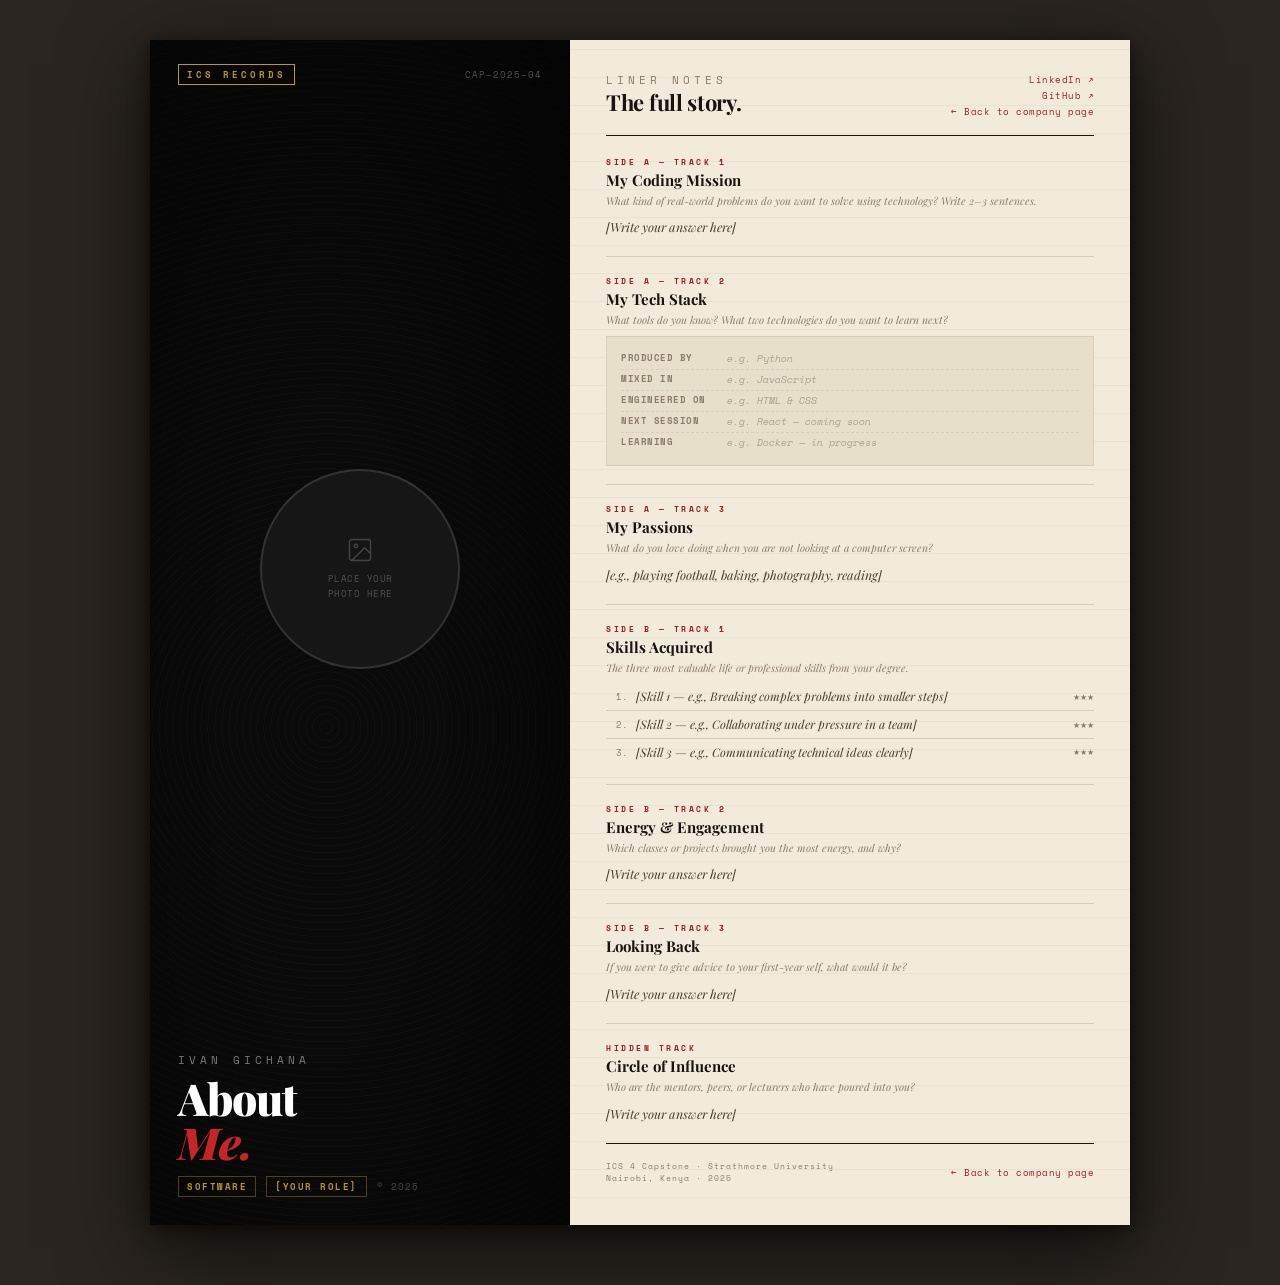
==== Ivan_Profile.html @ 45e19c22 "feat(Ivan_Profile): create Ivan Profile" ====
<!DOCTYPE html>
<html lang="en">
<head>
  <meta charset="UTF-8">
  <meta name="viewport" content="width=device-width, initial-scale=1.0">
  <title>About Me — [Your Full Name]</title>
  <link rel="preconnect" href="https://fonts.googleapis.com">
  <link rel="preconnect" href="https://fonts.gstatic.com" crossorigin>
  <link href="https://fonts.googleapis.com/css2?family=Playfair+Display:ital,wght@0,400;0,700;0,900;1,400;1,700&family=Space+Mono:ital,wght@0,400;0,700;1,400&display=swap" rel="stylesheet">
  <style>
    *, *::before, *::after { box-sizing: border-box; margin: 0; padding: 0; }

    :root {
      --vinyl:      #0A0A0A;
      --vinyl-mid:  #161616;
      --groove:     #1F1F1F;
      --paper:      #F2EBDC;
      --paper2:     #E8DFCB;
      --paper3:     #D9CEBC;
      --ink:        #1A1410;
      --ink2:       #4A3F32;
      --ink3:       #8A7B6A;
      --red:        #9B1D20;
      --red2:       #C42528;
      --cream:      #FAF5EC;
      --gold:       #B8962E;
    }

    html { height: 100%; }

    body {
      font-family: 'Playfair Display', Georgia, serif;
      background: #2A2520;
      min-height: 100vh;
      display: flex;
      align-items: flex-start;
      justify-content: center;
      padding: 40px 20px 60px;
      -webkit-font-smoothing: antialiased;
    }

    /* ── SLEEVE WRAPPER ───────────────────────────────────────────────────────── */
    .sleeve {
      width: 100%;
      max-width: 980px;
      display: grid;
      grid-template-columns: 420px 1fr;
      min-height: 600px;
      box-shadow: 0 24px 80px rgba(0,0,0,0.7), 0 4px 16px rgba(0,0,0,0.5);
    }

    /* ── LEFT: ALBUM COVER ────────────────────────────────────────────────────── */
    .cover {
      background: var(--vinyl);
      position: relative;
      overflow: hidden;
      min-height: 520px;
      display: flex;
      flex-direction: column;
    }

    /* Vinyl groove rings — the signature CSS technique */
    .grooves {
      position: absolute;
      inset: 0;
      background: repeating-radial-gradient(
        circle at 42% 58%,
        transparent 0px,
        transparent 6px,
        rgba(255,255,255,0.018) 6px,
        rgba(255,255,255,0.018) 7px
      );
      pointer-events: none;
      z-index: 1;
    }

    /* Subtle vignette */
    .vignette {
      position: absolute;
      inset: 0;
      background: radial-gradient(ellipse at 42% 58%, transparent 30%, rgba(0,0,0,0.65) 100%);
      pointer-events: none;
      z-index: 2;
    }

    /* Label area top */
    .cover-label-top {
      position: relative;
      z-index: 10;
      padding: 24px 28px 0;
      display: flex;
      align-items: center;
      justify-content: space-between;
    }

    .label-logo {
      font-family: 'Space Mono', monospace;
      font-size: 9px;
      font-weight: 700;
      letter-spacing: 3px;
      text-transform: uppercase;
      color: var(--gold);
      border: 1px solid var(--gold);
      padding: 3px 8px;
    }

    .label-cat {
      font-family: 'Space Mono', monospace;
      font-size: 9px;
      color: rgba(255,255,255,0.3);
      letter-spacing: 1px;
    }

    /* Photo sits centre-cover */
    .cover-photo-wrap {
      position: relative;
      z-index: 10;
      flex: 1;
      display: flex;
      align-items: center;
      justify-content: center;
      padding: 20px 32px;
    }

    .cover-photo {
      width: 200px;
      height: 200px;
      border-radius: 50%;
      border: 2px solid rgba(255,255,255,0.12);
      background: var(--vinyl-mid);
      overflow: hidden;
      display: flex;
      flex-direction: column;
      align-items: center;
      justify-content: center;
      gap: 8px;
      cursor: pointer;
      position: relative;
    }

    /* Inner groove ring around photo */
    .cover-photo::before {
      content: '';
      position: absolute;
      inset: -10px;
      border-radius: 50%;
      border: 1px solid rgba(255,255,255,0.06);
      pointer-events: none;
    }

    .cover-photo::after {
      content: '';
      position: absolute;
      inset: -20px;
      border-radius: 50%;
      border: 1px solid rgba(255,255,255,0.04);
      pointer-events: none;
    }

    .cover-photo img {
      width: 100%;
      height: 100%;
      object-fit: cover;
      display: block;
    }

    .upload-icon { opacity: 0.2; }

    .upload-hint {
      font-family: 'Space Mono', monospace;
      font-size: 9px;
      color: rgba(255,255,255,0.25);
      text-align: center;
      line-height: 1.6;
      letter-spacing: 0.5px;
      text-transform: uppercase;
    }

    /* Cover text bottom */
    .cover-text {
      position: relative;
      z-index: 10;
      padding: 0 28px 28px;
    }

    .cover-artist {
      font-size: 11px;
      font-weight: 400;
      letter-spacing: 4px;
      text-transform: uppercase;
      color: rgba(255,255,255,0.45);
      font-family: 'Space Mono', monospace;
      margin-bottom: 8px;
    }

    .cover-title {
      font-size: clamp(28px, 5vw, 44px);
      font-weight: 900;
      color: #FFFFFF;
      line-height: 1.0;
      letter-spacing: -1px;
      margin-bottom: 12px;
    }

    .cover-title em {
      font-style: italic;
      color: var(--red2);
    }

    .cover-genre-row {
      display: flex;
      align-items: center;
      gap: 10px;
    }

    .genre-tag {
      font-family: 'Space Mono', monospace;
      font-size: 8.5px;
      font-weight: 700;
      letter-spacing: 1.5px;
      text-transform: uppercase;
      color: var(--gold);
      border: 1px solid rgba(184,150,46,0.4);
      padding: 3px 8px;
    }

    .cover-year {
      font-family: 'Space Mono', monospace;
      font-size: 9px;
      color: rgba(255,255,255,0.25);
      letter-spacing: 1px;
    }

    /* ── RIGHT: LINER NOTES ───────────────────────────────────────────────────── */
    .liner {
      background: var(--paper);
      padding: 32px 36px 40px;
      display: flex;
      flex-direction: column;
      gap: 0;
      position: relative;
      overflow: hidden;
    }

    /* Subtle aged paper texture via gradient */
    .liner::before {
      content: '';
      position: absolute;
      inset: 0;
      background:
        repeating-linear-gradient(
          0deg,
          transparent,
          transparent 27px,
          rgba(0,0,0,0.04) 27px,
          rgba(0,0,0,0.04) 28px
        );
      pointer-events: none;
      z-index: 0;
    }

    .liner > * { position: relative; z-index: 1; }

    /* Liner header */
    .liner-masthead {
      display: flex;
      align-items: flex-start;
      justify-content: space-between;
      margin-bottom: 20px;
      padding-bottom: 14px;
      border-bottom: 1.5px solid var(--ink);
    }

    .masthead-left h2 {
      font-size: 11px;
      font-weight: 400;
      letter-spacing: 4px;
      text-transform: uppercase;
      color: var(--ink3);
      font-family: 'Space Mono', monospace;
      margin-bottom: 2px;
    }

    .masthead-left p {
      font-size: 22px;
      font-weight: 700;
      color: var(--ink);
      line-height: 1.1;
      letter-spacing: -0.3px;
    }

    .masthead-right {
      text-align: right;
    }

    .masthead-right a {
      display: block;
      font-family: 'Space Mono', monospace;
      font-size: 9px;
      color: var(--red);
      text-decoration: none;
      letter-spacing: 0.5px;
      line-height: 1.8;
    }

    .masthead-right a:hover { text-decoration: underline; }

    /* ── NOTES SECTION ────────────────────────────────────────────────────────── */
    .note-section {
      margin-bottom: 18px;
      padding-bottom: 18px;
      border-bottom: 0.5px solid var(--paper3);
    }

    .note-section:last-of-type {
      border-bottom: none;
      margin-bottom: 0;
    }

    .note-kicker {
      font-family: 'Space Mono', monospace;
      font-size: 8px;
      font-weight: 700;
      letter-spacing: 2.5px;
      text-transform: uppercase;
      color: var(--red);
      margin-bottom: 3px;
    }

    .note-heading {
      font-size: 15px;
      font-weight: 700;
      color: var(--ink);
      margin-bottom: 5px;
      line-height: 1.2;
    }

    .note-prompt {
      font-size: 10.5px;
      font-style: italic;
      color: var(--ink3);
      margin-bottom: 7px;
      line-height: 1.5;
      font-family: 'Playfair Display', serif;
    }

    .note-body {
      font-size: 12.5px;
      color: var(--ink2);
      line-height: 1.75;
      font-family: 'Playfair Display', serif;
      font-style: italic;
    }

    /* ── CREDITS BLOCK (tech stack) ───────────────────────────────────────────── */
    .credits-block {
      background: var(--paper2);
      border: 0.5px solid var(--paper3);
      padding: 12px 14px;
      font-family: 'Space Mono', monospace;
    }

    .credits-row {
      display: grid;
      grid-template-columns: 100px 1fr;
      gap: 6px;
      font-size: 10px;
      line-height: 2;
      border-bottom: 0.5px dashed var(--paper3);
    }

    .credits-row:last-child { border-bottom: none; }

    .credits-key {
      color: var(--ink3);
      font-weight: 700;
      letter-spacing: 0.5px;
      text-transform: uppercase;
      font-size: 9px;
    }

    .credits-val {
      color: var(--ink2);
      font-weight: 400;
      font-style: italic;
    }

    .credits-val.placeholder {
      color: var(--ink3);
      opacity: 0.6;
    }

    /* ── TRACK LISTING (skills) ───────────────────────────────────────────────── */
    .tracklist {
      display: flex;
      flex-direction: column;
      gap: 0;
    }

    .track {
      display: grid;
      grid-template-columns: 22px 1fr 28px;
      align-items: center;
      gap: 8px;
      padding: 5px 0;
      border-bottom: 0.5px solid var(--paper3);
      font-size: 11.5px;
    }

    .track:last-child { border-bottom: none; }

    .track-num {
      font-family: 'Space Mono', monospace;
      font-size: 9px;
      color: var(--ink3);
      text-align: right;
    }

    .track-title {
      font-family: 'Playfair Display', serif;
      font-style: italic;
      color: var(--ink2);
      font-size: 12px;
      line-height: 1.4;
    }

    .track-dur {
      font-family: 'Space Mono', monospace;
      font-size: 8px;
      color: var(--ink3);
      text-align: right;
    }

    /* ── LINER FOOTER ─────────────────────────────────────────────────────────── */
    .liner-footer {
      margin-top: auto;
      padding-top: 16px;
      border-top: 1.5px solid var(--ink);
      display: flex;
      align-items: center;
      justify-content: space-between;
      flex-wrap: wrap;
      gap: 8px;
    }

    .liner-footer-copy {
      font-family: 'Space Mono', monospace;
      font-size: 8px;
      color: var(--ink3);
      letter-spacing: 1px;
      line-height: 1.6;
    }

    .liner-footer-back {
      font-family: 'Space Mono', monospace;
      font-size: 9px;
      color: var(--red);
      text-decoration: none;
      letter-spacing: 0.5px;
    }

    .liner-footer-back:hover { text-decoration: underline; }

    /* ── RESPONSIVE ───────────────────────────────────────────────────────────── */
    @media (max-width: 720px) {
      body { padding: 0 0 40px; }
      .sleeve { grid-template-columns: 1fr; max-width: 500px; }
      .cover { min-height: 400px; }
      .cover-photo { width: 150px; height: 150px; }
      .liner { padding: 24px 24px 32px; }
    }

    @media (prefers-reduced-motion: reduce) { * { transition: none !important; } }
  </style>
</head>
<body>

<div class="sleeve">

  <!-- ══ LEFT: ALBUM COVER ════════════════════════════════════════════════════ -->
  <div class="cover">
    <div class="grooves" aria-hidden="true"></div>
    <div class="vignette" aria-hidden="true"></div>

    <div class="cover-label-top">
      <span class="label-logo">ICS Records</span>
      <span class="label-cat">CAP–2025–04</span>
    </div>

    <div class="cover-photo-wrap">
      <div class="cover-photo" role="img" aria-label="Your profile photo — see instructions below to replace">
        <!--
          TO ADD YOUR PHOTO:
          Delete the svg and span below, then paste:
          <img src="images/your-photo.jpg" alt="Photo of [Your Name]">
        -->
        <svg class="upload-icon" width="28" height="28" viewBox="0 0 24 24" fill="none" stroke="white" stroke-width="1.2" stroke-linecap="round" stroke-linejoin="round"><rect x="3" y="3" width="18" height="18" rx="2"/><circle cx="8.5" cy="8.5" r="1.5"/><polyline points="21 15 16 10 5 21"/></svg>
        <span class="upload-hint">place your<br>photo here</span>
      </div>
    </div>

    <div class="cover-text">
      <p class="cover-artist">Ivan Gichana</p>
      <h1 class="cover-title">About<br><em>Me.</em></h1>
      <div class="cover-genre-row">
        <span class="genre-tag">Software</span>
        <span class="genre-tag">[Your Role]</span>
        <span class="cover-year">© 2025</span>
      </div>
    </div>
  </div>

  <!-- ══ RIGHT: LINER NOTES ═══════════════════════════════════════════════════ -->
  <div class="liner">

    <div class="liner-masthead">
      <div class="masthead-left">
        <h2>Liner Notes</h2>
        <p>The full story.</p>
      </div>
      <div class="masthead-right">
        <a href="[Your LinkedIn URL]" target="_blank" rel="noopener">LinkedIn ↗</a>
        <a href="https://github.com/[your-username]" target="_blank" rel="noopener">GitHub ↗</a>
        <a href="index.html">← Back to company page</a>
      </div>
    </div>

    <!-- MISSION -->
    <div class="note-section">
      <p class="note-kicker">Side A — Track 1</p>
      <h2 class="note-heading">My Coding Mission</h2>
      <p class="note-prompt">What kind of real-world problems do you want to solve using technology? Write 2–3 sentences.</p>
      <p class="note-body">[Write your answer here]</p>
    </div>

    <!-- TECH STACK — credits block -->
    <div class="note-section">
      <p class="note-kicker">Side A — Track 2</p>
      <h2 class="note-heading">My Tech Stack</h2>
      <p class="note-prompt">What tools do you know? What two technologies do you want to learn next?</p>
      <div class="credits-block">
        <!--
          Replace "e.g." rows below with YOUR actual tools.
          Add or remove rows as needed.
        -->
        <div class="credits-row">
          <span class="credits-key">Produced by</span>
          <span class="credits-val placeholder">e.g. Python</span>
        </div>
        <div class="credits-row">
          <span class="credits-key">Mixed in</span>
          <span class="credits-val placeholder">e.g. JavaScript</span>
        </div>
        <div class="credits-row">
          <span class="credits-key">Engineered on</span>
          <span class="credits-val placeholder">e.g. HTML &amp; CSS</span>
        </div>
        <div class="credits-row">
          <span class="credits-key">Next session</span>
          <span class="credits-val placeholder">e.g. React — coming soon</span>
        </div>
        <div class="credits-row">
          <span class="credits-key">Learning</span>
          <span class="credits-val placeholder">e.g. Docker — in progress</span>
        </div>
      </div>
    </div>

    <!-- PASSIONS -->
    <div class="note-section">
      <p class="note-kicker">Side A — Track 3</p>
      <h2 class="note-heading">My Passions</h2>
      <p class="note-prompt">What do you love doing when you are not looking at a computer screen?</p>
      <p class="note-body">[e.g., playing football, baking, photography, reading]</p>
    </div>

    <!-- SKILLS — tracklist -->
    <div class="note-section">
      <p class="note-kicker">Side B — Track 1</p>
      <h2 class="note-heading">Skills Acquired</h2>
      <p class="note-prompt">The three most valuable life or professional skills from your degree.</p>
      <div class="tracklist">
        <div class="track">
          <span class="track-num">1.</span>
          <span class="track-title">[Skill 1 — e.g., Breaking complex problems into smaller steps]</span>
          <span class="track-dur">★★★</span>
        </div>
        <div class="track">
          <span class="track-num">2.</span>
          <span class="track-title">[Skill 2 — e.g., Collaborating under pressure in a team]</span>
          <span class="track-dur">★★★</span>
        </div>
        <div class="track">
          <span class="track-num">3.</span>
          <span class="track-title">[Skill 3 — e.g., Communicating technical ideas clearly]</span>
          <span class="track-dur">★★★</span>
        </div>
      </div>
    </div>

    <!-- ENERGY -->
    <div class="note-section">
      <p class="note-kicker">Side B — Track 2</p>
      <h2 class="note-heading">Energy &amp; Engagement</h2>
      <p class="note-prompt">Which classes or projects brought you the most energy, and why?</p>
      <p class="note-body">[Write your answer here]</p>
    </div>

    <!-- LOOKING BACK -->
    <div class="note-section">
      <p class="note-kicker">Side B — Track 3</p>
      <h2 class="note-heading">Looking Back</h2>
      <p class="note-prompt">If you were to give advice to your first-year self, what would it be?</p>
      <p class="note-body">[Write your answer here]</p>
    </div>

    <!-- CIRCLE OF INFLUENCE -->
    <div class="note-section">
      <p class="note-kicker">Hidden Track</p>
      <h2 class="note-heading">Circle of Influence</h2>
      <p class="note-prompt">Who are the mentors, peers, or lecturers who have poured into you?</p>
      <p class="note-body">[Write your answer here]</p>
    </div>

    <footer class="liner-footer">
      <div class="liner-footer-copy">
        ICS 4 Capstone · Strathmore University<br>
        Nairobi, Kenya · 2025
      </div>
      <a href="index.html" class="liner-footer-back">← Back to company page</a>
    </footer>

  </div><!-- /liner -->

</div><!-- /sleeve -->

</body>
</html>
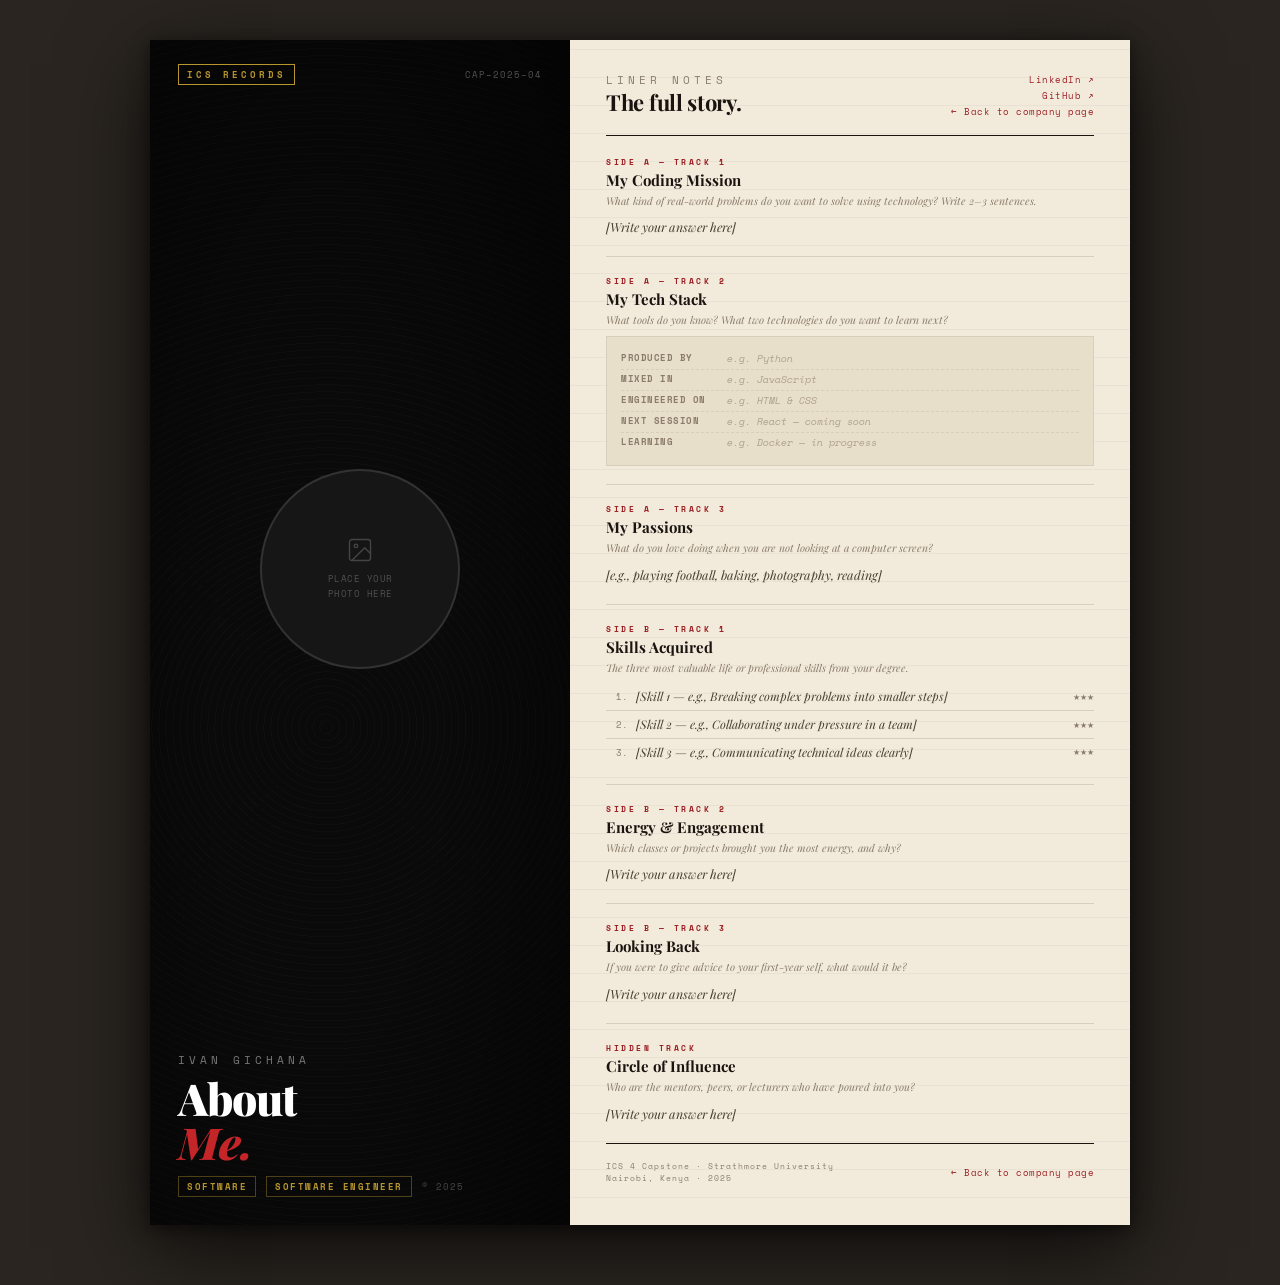
==== commit 85747f6d: "Update role to Software Engineer" ====
--- a/Ivan_Profile.html
+++ b/Ivan_Profile.html
@@ -504,7 +504,7 @@
       <h1 class="cover-title">About<br><em>Me.</em></h1>
       <div class="cover-genre-row">
         <span class="genre-tag">Software</span>
-        <span class="genre-tag">[Your Role]</span>
+        <span class="genre-tag">Software Engineer</span>
         <span class="cover-year">© 2025</span>
       </div>
     </div>
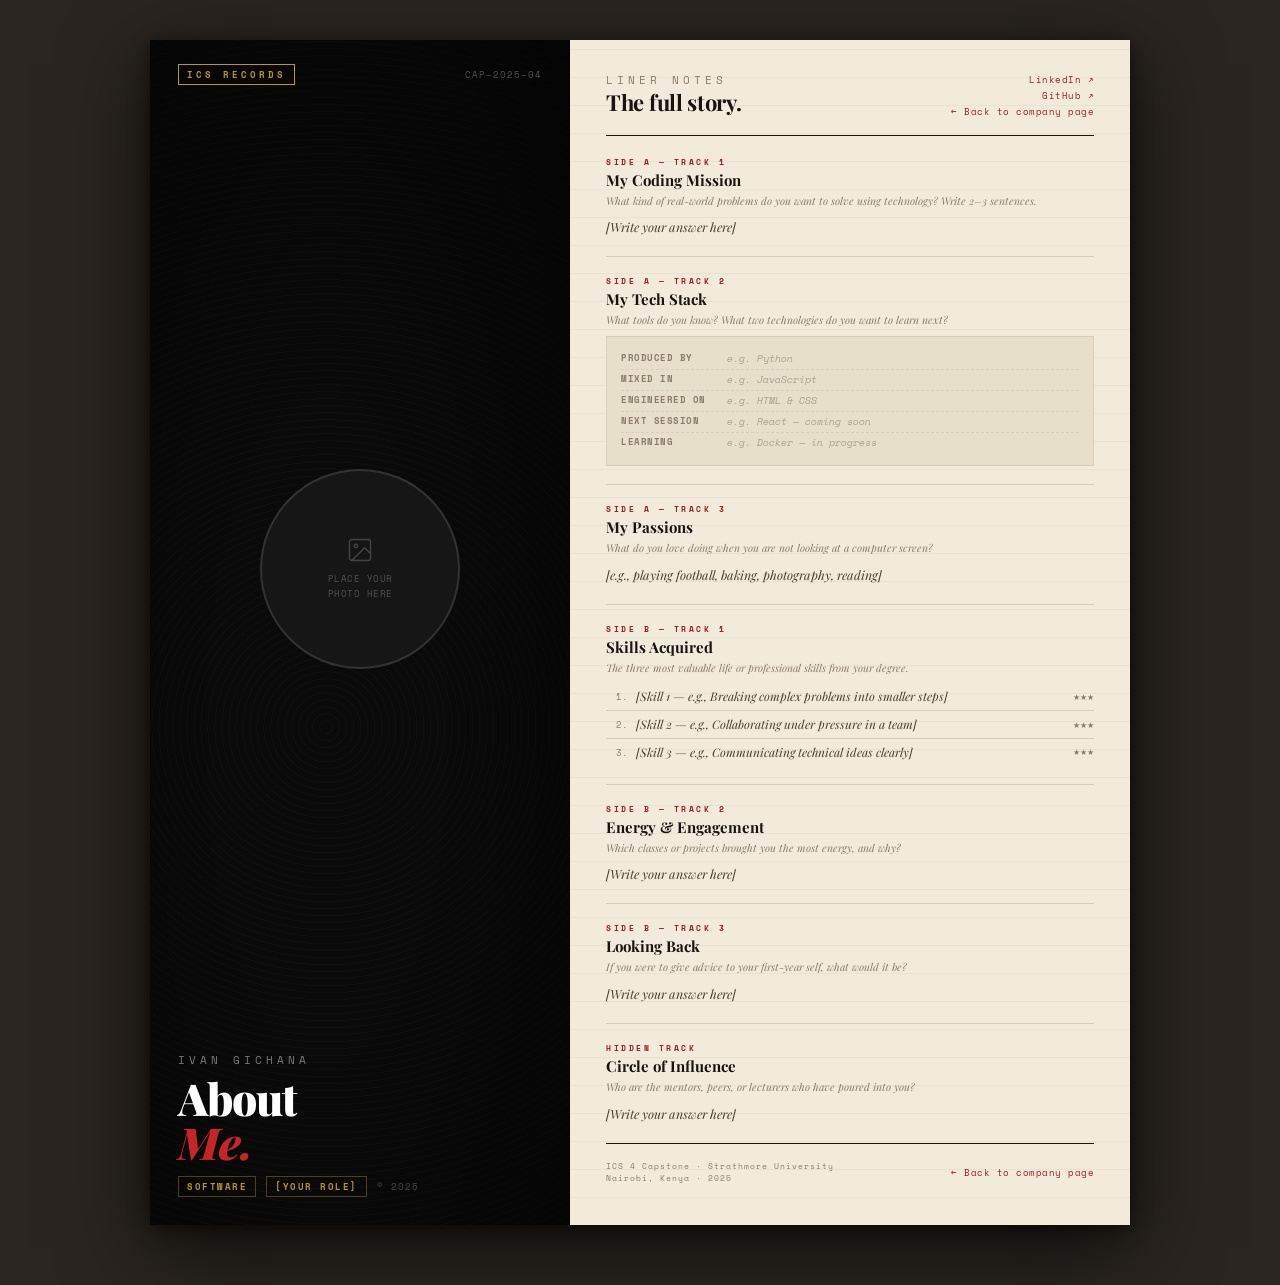
==== commit b7aadfa5: "Merge pull request #10 from IS-PROJECT-2026/feat/2-ivan-profile feat(Ivan_Profile): create Ivan Prof" ====
--- a/Ivan_Profile.html
+++ b/Ivan_Profile.html
@@ -504,7 +504,7 @@
       <h1 class="cover-title">About<br><em>Me.</em></h1>
       <div class="cover-genre-row">
         <span class="genre-tag">Software</span>
-        <span class="genre-tag">Software Engineer</span>
+        <span class="genre-tag">[Your Role]</span>
         <span class="cover-year">© 2025</span>
       </div>
     </div>
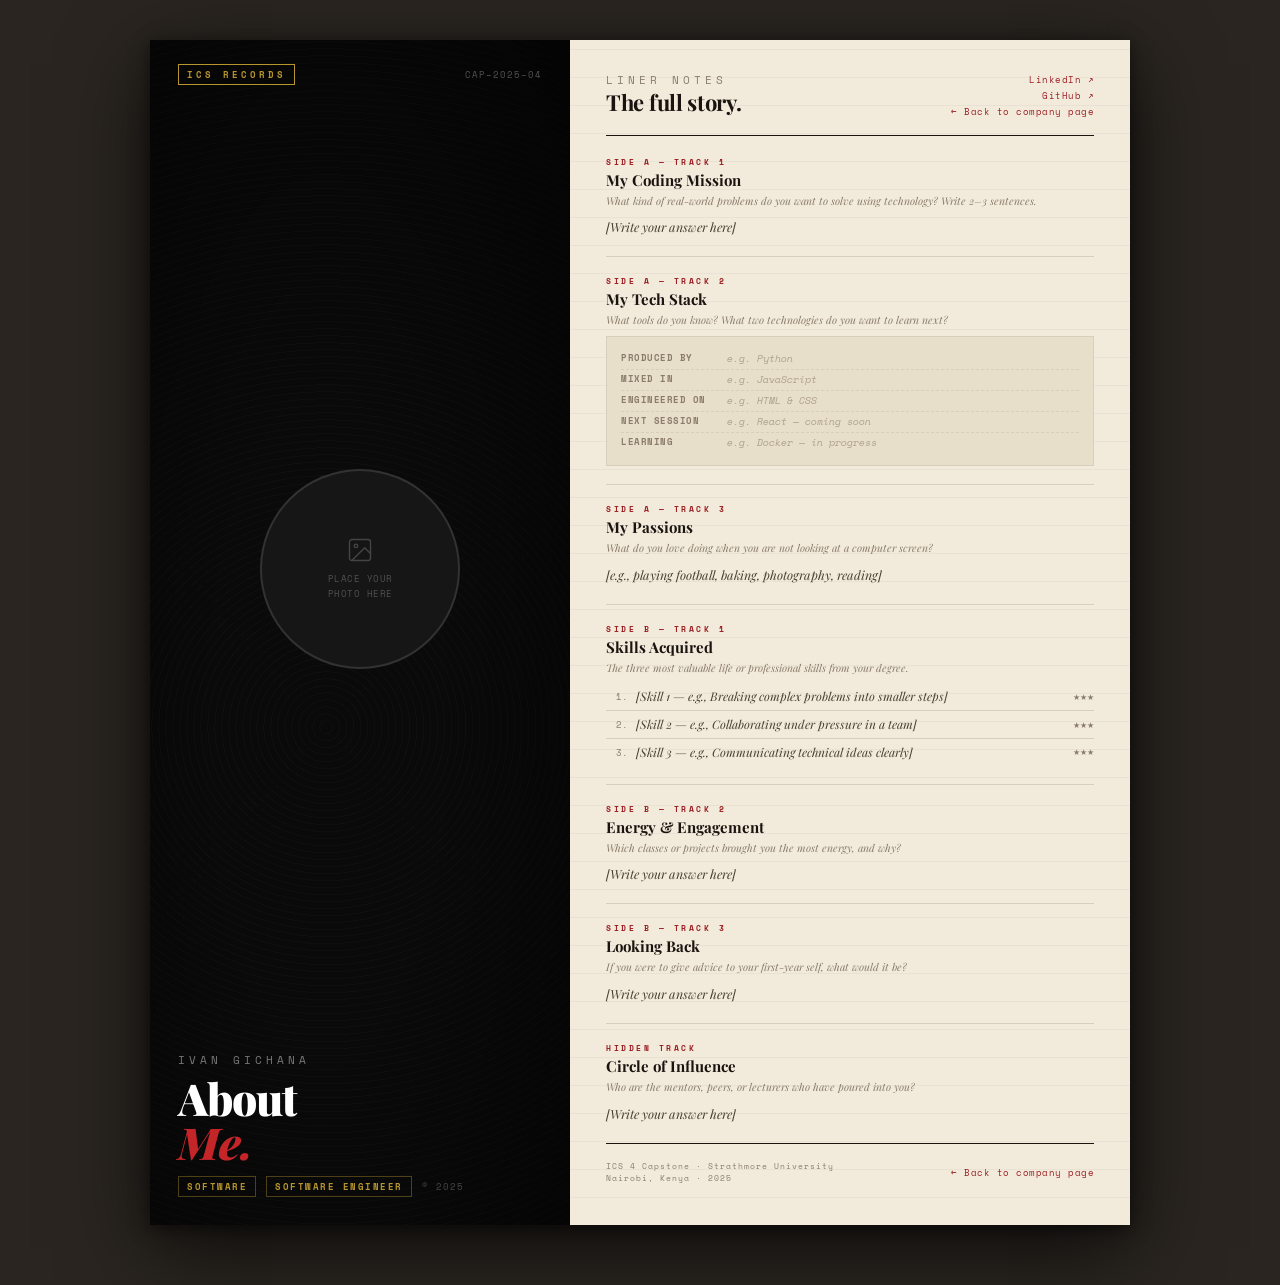
==== commit 6b2d21e1: "Merge 14e7e5a098a2cad233d26f072bf34772ac64e4ec into 85e4576814c2462076da8dc5047fec8282dfb0ef" ====
--- a/Ivan_Profile.html
+++ b/Ivan_Profile.html
@@ -3,7 +3,7 @@
 <head>
   <meta charset="UTF-8">
   <meta name="viewport" content="width=device-width, initial-scale=1.0">
-  <title>About Me — [Your Full Name]</title>
+  <title>About Me — Ivan Gichana</title>
   <link rel="preconnect" href="https://fonts.googleapis.com">
   <link rel="preconnect" href="https://fonts.gstatic.com" crossorigin>
   <link href="https://fonts.googleapis.com/css2?family=Playfair+Display:ital,wght@0,400;0,700;0,900;1,400;1,700&family=Space+Mono:ital,wght@0,400;0,700;1,400&display=swap" rel="stylesheet">
@@ -504,7 +504,7 @@
       <h1 class="cover-title">About<br><em>Me.</em></h1>
       <div class="cover-genre-row">
         <span class="genre-tag">Software</span>
-        <span class="genre-tag">[Your Role]</span>
+        <span class="genre-tag">Software Engineer</span>
         <span class="cover-year">© 2025</span>
       </div>
     </div>
